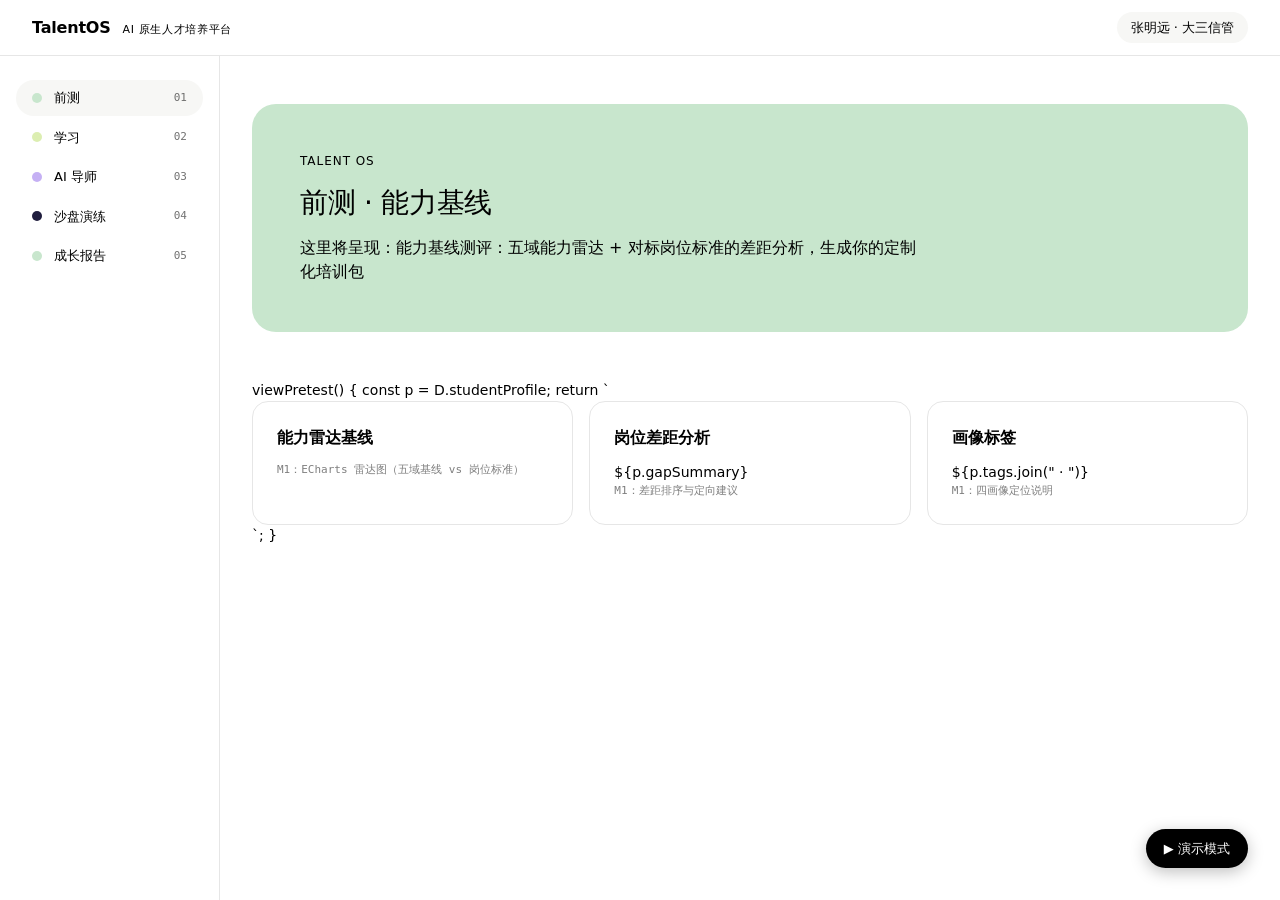
==== index.html @ aa81436e "feat: M0 脚手架-设计token/五视图外壳/路由/mock数据层" ====
<!DOCTYPE html>
<html lang="zh-CN">
<head>
  <meta charset="UTF-8">
  <meta name="viewport" content="width=device-width, initial-scale=1.0">
  <title>TalentOS · AI 原生人才培养平台</title>
  <link rel="stylesheet" href="assets/css/tokens.css">
  <link rel="stylesheet" href="assets/css/app.css">
</head>
<body>
  <nav class="top-nav">
    <div class="logo">TalentOS<span class="sub">AI 原生人才培养平台</span></div>
    <div class="spacer"></div>
    <div class="user-chip" id="student-chip">张明远 · 大三</div>
  </nav>

  <div class="layout">
    <aside class="sidebar" id="sidebar"></aside>
    <main class="content" id="view"></main>
  </div>

  <div class="demo-pill" title="张同学的故事线">▶ 演示模式</div>

  <script src="assets/js/data.js"></script>
  <script src="assets/js/router.js"></script>
  <script src="assets/js/app.js"></script>
</body>
</html>
---- assets/css/tokens.css ----
/* ============================================================
   TalentOS 设计 token —— 全部源自根目录 DESIGN.md（Figma 语言提炼）
   规则：业务样式只允许引用本文件变量，禁止硬编码颜色/字号/间距
   ============================================================ */
:root {
  /* —— 单色核心 —— */
  --c-primary: #000000;
  --c-on-primary: #ffffff;
  --c-ink: #000000;
  --c-canvas: #ffffff;
  --c-inverse-canvas: #000000;
  --c-inverse-ink: #ffffff;
  --c-hairline: #e6e6e6;
  --c-hairline-soft: #f1f1f1;
  --c-surface-soft: #f7f7f5;
  --c-overlay-scrim: rgba(0, 0, 0, 0.6);
  --c-success: #1ea64a;
  --c-warning: #c46a1a;
  --c-error: #c4321a;

  /* —— pastel 身份色块（视图身份）—— */
  --c-block-lime: #dceeb1;   /* 学习首页：成长 */
  --c-block-lilac: #c5b0f4;  /* AI 导师：编排/引导 */
  --c-block-cream: #f4ecd6;  /* （备用）企业实务 */
  --c-block-mint: #c8e6cd;   /* 前测/成长报告：测评与成果，首尾呼应 */
  --c-block-pink: #efd4d4;   /* （备用） */
  --c-block-coral: #f3c9b6;  /* 通知横幅 */
  --c-block-navy: #1f1d3d;   /* 沙盘：全站唯一深色沉浸场景 */
  --c-accent-magenta: #ff3d8b; /* 唯一饱和色：真 AI 实时标记，一屏最多一次 */

  /* —— 数据可视化（pastel 加深版）—— */
  --c-chart-1: #1f1d3d;
  --c-chart-2: #7a5cc4;
  --c-chart-3: #5a8f62;
  --c-chart-4: #c46a4a;
  --c-chart-5: #b8548a;
  --c-chart-6: #8a7a4a;

  /* —— 字体 —— */
  --font-sans: Inter, "PingFang SC", "Microsoft YaHei", "Noto Sans SC", system-ui, sans-serif;
  --font-mono: "JetBrains Mono", "SF Mono", Consolas, monospace;

  /* 字号（pt 语义档）—— 应用刻度 */
  --fs-display: 48px;
  --fs-page-title: 28px;
  --fs-section-title: 20px;
  --fs-card-title: 16px;
  --fs-body-lg: 16px;
  --fs-body: 14px;
  --fs-body-sm: 13px;
  --fs-eyebrow: 12px;
  --fs-caption: 11px;

  /* 字重（只用七档） */
  --fw-320: 320; --fw-330: 330; --fw-340: 340; --fw-450: 450;
  --fw-480: 480; --fw-540: 540; --fw-700: 700;

  /* —— 间距（8px 基）—— */
  --sp-xxs: 4px; --sp-xs: 8px; --sp-sm: 12px; --sp-md: 16px;
  --sp-lg: 24px; --sp-xl: 32px; --sp-xxl: 48px; --sp-section: 48px;

  /* —— 圆角 —— */
  --r-xs: 2px; --r-sm: 6px; --r-md: 8px; --r-lg: 16px; --r-xl: 24px;
  --r-pill: 9999px; --r-full: 9999px;

  /* —— 布局 —— */
  --nav-height: 56px;
  --sidebar-width: 220px;
  --content-max: 1200px;
}
---- assets/css/app.css ----
/* ============================================================
   TalentOS 布局与组件 —— 依据 DESIGN.md（黑白打底/pastel 色块/药丸按钮/字重层级）
   ============================================================ */
* { box-sizing: border-box; margin: 0; padding: 0; }

html, body {
  font-family: var(--font-sans);
  font-size: var(--fs-body);
  color: var(--c-ink);
  background: var(--c-canvas);
  line-height: 1.5;
}

/* ---------- 顶部导航 ---------- */
.top-nav {
  height: var(--nav-height);
  display: flex; align-items: center; gap: var(--sp-lg);
  padding: 0 var(--sp-xl);
  border-bottom: 1px solid var(--c-hairline);
  position: sticky; top: 0; background: var(--c-canvas); z-index: 100;
}
.top-nav .logo {
  font-size: var(--fs-card-title); font-weight: var(--fw-700); letter-spacing: -0.2px;
}
.top-nav .logo .sub {
  font-size: var(--fs-caption); font-weight: var(--fw-330); color: var(--c-ink);
  margin-left: var(--sp-sm); letter-spacing: 0.06em;
}
.top-nav .spacer { flex: 1; }
.top-nav .user-chip {
  font-size: var(--fs-body-sm); font-weight: var(--fw-540);
  background: var(--c-surface-soft); border-radius: var(--r-pill);
  padding: 6px 14px;
}

/* ---------- 主体布局：侧栏 + 内容 ---------- */
.layout { display: flex; min-height: calc(100vh - var(--nav-height)); }
.sidebar {
  width: var(--sidebar-width); flex-shrink: 0;
  border-right: 1px solid var(--c-hairline);
  padding: var(--sp-lg) var(--sp-md);
  display: flex; flex-direction: column; gap: var(--sp-xxs);
}
.sidebar-item {
  display: flex; align-items: center; gap: var(--sp-sm);
  padding: 8px 16px; border-radius: var(--r-pill);
  font-size: var(--fs-body-sm); font-weight: var(--fw-330);
  color: var(--c-ink); text-decoration: none; cursor: pointer;
}
.sidebar-item:hover { background: var(--c-hairline-soft); }
.sidebar-item.active { background: var(--c-surface-soft); font-weight: var(--fw-540); }
.sidebar-item .dot {
  width: 10px; height: 10px; border-radius: var(--r-full); flex-shrink: 0;
}
.sidebar .step-no {
  font-family: var(--font-mono); font-size: var(--fs-caption);
  color: var(--c-ink); opacity: 0.55; margin-left: auto;
}
.content {
  flex: 1; max-width: var(--content-max);
  padding: var(--sp-section) var(--sp-xl);
}

/* ---------- 视图身份色块 hero ---------- */
.view-hero {
  border-radius: var(--r-xl);
  padding: var(--sp-xxl);
  margin-bottom: var(--sp-section);
}
.view-hero .eyebrow {
  font-size: var(--fs-eyebrow); letter-spacing: 0.08em;
  font-weight: var(--fw-500); margin-bottom: var(--sp-sm);
}
.view-hero h1 {
  font-size: var(--fs-page-title); font-weight: var(--fw-540);
  letter-spacing: -0.3px; margin-bottom: var(--sp-sm);
}
.view-hero p {
  font-size: var(--fs-body-lg); font-weight: var(--fw-330); max-width: 620px;
}

/* ---------- 按钮（药丸，全站无方角）---------- */
.btn {
  display: inline-flex; align-items: center; justify-content: center; gap: var(--sp-xs);
  border: none; border-radius: var(--r-pill); cursor: pointer;
  font-family: var(--font-sans); font-size: var(--fs-body);
  font-weight: var(--fw-480); line-height: 1.4;
  padding: 8px 20px; min-height: 36px; text-decoration: none;
}
.btn-primary { background: var(--c-primary); color: var(--c-on-primary); }
.btn-secondary { background: var(--c-canvas); color: var(--c-ink); }
.btn-tertiary { background: transparent; color: var(--c-ink); font-weight: var(--fw-480); padding: 8px 12px; }

/* ---------- 卡片 ---------- */
.card {
  background: var(--c-canvas);
  border: 1px solid var(--c-hairline);
  border-radius: var(--r-lg);
  padding: var(--sp-lg);
}
.card-soft {
  background: var(--c-surface-soft);
  border-radius: var(--r-md);
  padding: var(--sp-md);
}
.card-title {
  font-size: var(--fs-card-title); font-weight: var(--fw-700);
  margin-bottom: var(--sp-sm);
}
.section-title {
  font-size: var(--fs-section-title); font-weight: var(--fw-540);
  letter-spacing: -0.2px; margin-bottom: var(--sp-md);
}

/* ---------- 视图切换 tab（选中=主动作面）---------- */
.view-tabs { display: flex; gap: var(--sp-xs); margin-bottom: var(--sp-lg); }
.view-tab {
  border-radius: var(--r-pill); padding: 8px 18px; cursor: pointer;
  font-size: var(--fs-body); font-weight: var(--fw-480);
  background: var(--c-canvas); color: var(--c-ink); border: none;
}
.view-tab.selected { background: var(--c-primary); color: var(--c-on-primary); }

/* ---------- 对话组件（M2/M3 使用，M0 先占位）---------- */
.chat-wrap { display: flex; flex-direction: column; gap: var(--sp-md); max-width: 760px; }
.chat-bubble { padding: 12px 16px; font-size: var(--fs-body-lg); line-height: 1.5; max-width: 80%; }
.chat-bubble.user {
  background: var(--c-primary); color: var(--c-on-primary);
  border-radius: 16px 16px 4px 16px; align-self: flex-end;
}
.chat-bubble.agent {
  background: var(--c-surface-soft); color: var(--c-ink);
  border-radius: 16px 16px 16px 4px; align-self: flex-start;
}
.chat-bubble.dark {
  background: rgba(255, 255, 255, 0.08); color: var(--c-inverse-ink);
  border-radius: 16px 16px 16px 4px; align-self: flex-start;
}
.agent-chip {
  display: inline-block; font-size: var(--fs-eyebrow); font-weight: var(--fw-500);
  border-radius: var(--r-sm); padding: 4px 10px; margin-bottom: var(--sp-xs);
}

/* ---------- 标识 ---------- */
.badge-live {
  display: inline-block; background: var(--c-accent-magenta); color: #fff;
  font-family: var(--font-mono); font-size: var(--fs-caption);
  border-radius: var(--r-sm); padding: 2px 8px;
}
.mono { font-family: var(--font-mono); font-size: var(--fs-caption); letter-spacing: 0.06em; }

/* ---------- 演示模式悬浮药丸 ---------- */
.demo-pill {
  position: fixed; right: var(--sp-xl); bottom: var(--sp-xl);
  background: var(--c-primary); color: var(--c-on-primary);
  border-radius: var(--r-pill); padding: 10px 18px;
  font-size: var(--fs-body-sm); font-weight: var(--fw-480);
  box-shadow: 0 4px 16px rgba(0, 0, 0, 0.25); cursor: pointer; z-index: 200;
}

/* ---------- 通用 ---------- */
.grid { display: grid; gap: var(--sp-md); }
.grid-3 { grid-template-columns: repeat(3, 1fr); }
.grid-2 { grid-template-columns: repeat(2, 1fr); }
.placeholder-note {
  font-family: var(--font-mono); font-size: var(--fs-caption);
  color: var(--c-ink); opacity: 0.5;
}
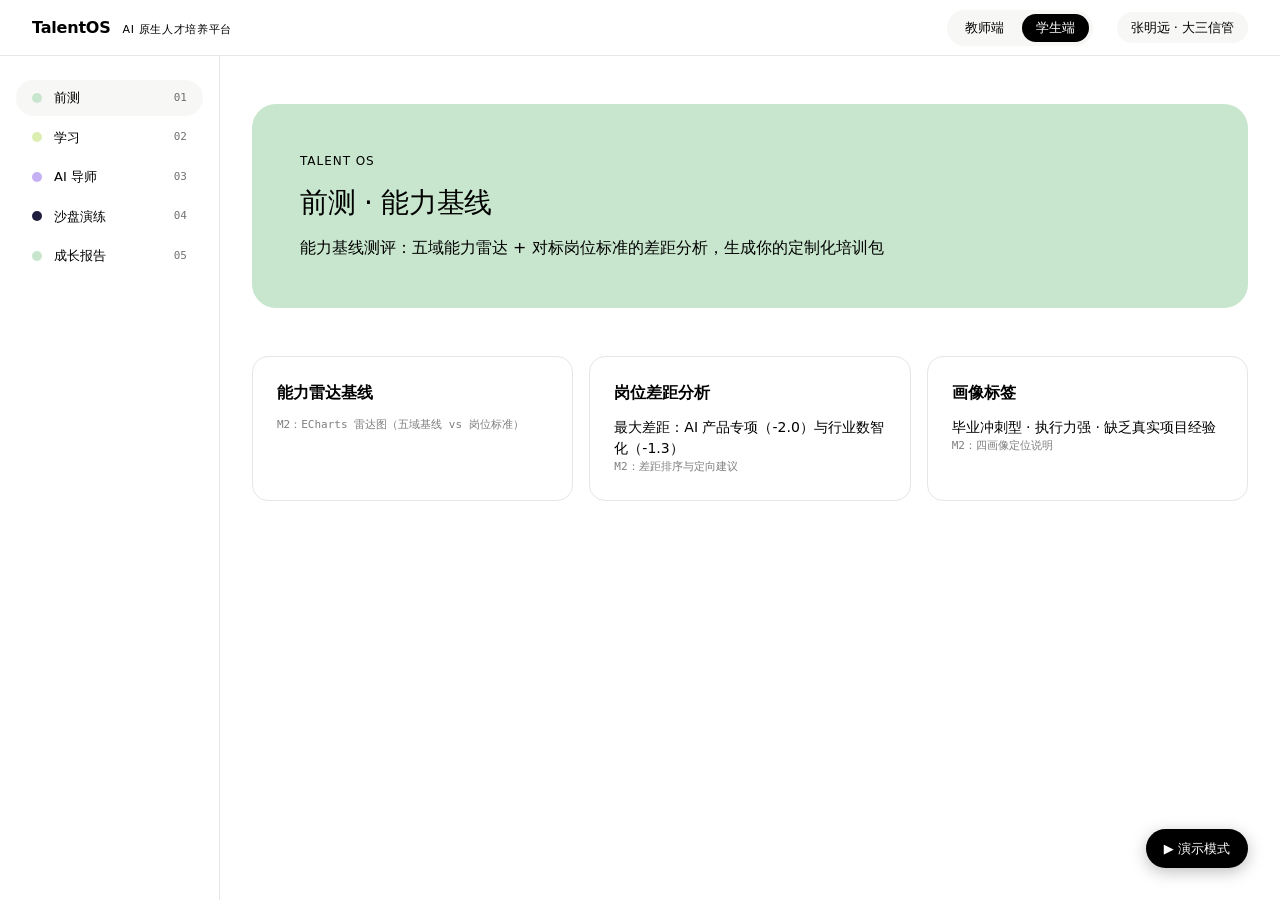
==== commit 47b98d44: "feat: M1 教师端-双端结构/数据看板/项目管理/新建向导/项目详情三tab" ====
--- a/index.html
+++ b/index.html
@@ -11,7 +11,11 @@
   <nav class="top-nav">
     <div class="logo">TalentOS<span class="sub">AI 原生人才培养平台</span></div>
     <div class="spacer"></div>
-    <div class="user-chip" id="student-chip">张明远 · 大三</div>
+    <div class="mode-switch">
+      <button id="mode-teacher" data-action="mode-teacher">教师端</button>
+      <button id="mode-student" data-action="mode-student">学生端</button>
+    </div>
+    <div class="user-chip" id="user-chip">张明远 · 大三信管</div>
   </nav>
 
   <div class="layout">
--- a/assets/css/app.css
+++ b/assets/css/app.css
@@ -162,7 +162,141 @@
 .grid { display: grid; gap: var(--sp-md); }
 .grid-3 { grid-template-columns: repeat(3, 1fr); }
 .grid-2 { grid-template-columns: repeat(2, 1fr); }
+.grid-4 { grid-template-columns: repeat(4, 1fr); }
 .placeholder-note {
   font-family: var(--font-mono); font-size: var(--fs-caption);
   color: var(--c-ink); opacity: 0.5;
 }
+
+/* ============ 教师端（管理后台）组件 ============ */
+
+/* 双端切换 */
+.mode-switch {
+  display: flex; gap: 4px; background: var(--c-surface-soft);
+  border-radius: var(--r-pill); padding: 4px;
+}
+.mode-switch button {
+  border: none; background: transparent; cursor: pointer;
+  font-family: var(--font-sans); font-size: var(--fs-body-sm); font-weight: var(--fw-480);
+  padding: 5px 14px; border-radius: var(--r-pill); color: var(--c-ink);
+}
+.mode-switch button.selected { background: var(--c-primary); color: var(--c-on-primary); }
+
+/* 页头 */
+.page-head {
+  display: flex; align-items: center; justify-content: space-between;
+  gap: var(--sp-md); margin-bottom: var(--sp-lg);
+}
+.page-head h1 { font-size: var(--fs-page-title); font-weight: var(--fw-540); letter-spacing: -0.3px; }
+.page-sub { font-size: var(--fs-body-sm); font-weight: var(--fw-330); opacity: 0.75; }
+
+/* 统计块 */
+.stat-row { margin-bottom: var(--sp-lg); }
+.stat-tile { display: flex; flex-direction: column; gap: var(--sp-xxs); }
+.stat-val { font-size: 28px; font-weight: var(--fw-700); font-family: var(--font-mono); }
+
+/* 待办中心 */
+.todo-item {
+  display: flex; gap: var(--sp-sm); padding: var(--sp-sm) 0;
+  border-bottom: 1px solid var(--c-hairline-soft); align-items: flex-start;
+}
+.todo-item:last-child { border-bottom: none; }
+.todo-icon {
+  flex-shrink: 0; width: 26px; height: 26px; border-radius: var(--r-full);
+  background: var(--c-surface-soft); display: flex; align-items: center; justify-content: center;
+  font-size: var(--fs-caption); font-weight: var(--fw-540);
+}
+.todo-item.high .todo-icon { background: var(--c-block-coral); }
+.todo-item.mid .todo-icon { background: var(--c-block-cream); }
+
+/* 能力热力图 */
+.heat-row {
+  display: flex; align-items: center; gap: var(--sp-sm);
+  padding: 6px 0;
+}
+.heat-name { width: 90px; font-size: var(--fs-body-sm); flex-shrink: 0; }
+.heat-track {
+  flex: 1; height: 10px; background: var(--c-hairline-soft);
+  border-radius: var(--r-full); position: relative; overflow: visible;
+}
+.heat-track.small { display: inline-block; width: 80px; vertical-align: middle; margin-right: var(--sp-xs); height: 6px; }
+.heat-fill {
+  height: 100%; border-radius: var(--r-full); background: var(--c-chart-2);
+}
+.heat-std {
+  position: absolute; top: -3px; width: 2px; height: 16px;
+  background: var(--c-ink); border-radius: 1px;
+}
+.heat-val { width: 30px; text-align: right; }
+
+/* 动态流 */
+.dyn-item { padding: 6px 0; font-size: var(--fs-body-sm); border-bottom: 1px solid var(--c-hairline-soft); }
+.dyn-item:last-child { border-bottom: none; }
+
+/* 项目卡片 */
+.project-card { cursor: pointer; transition: box-shadow 0.15s; }
+.project-card:hover { box-shadow: 0 4px 16px rgba(0,0,0,0.06); }
+.project-head { display: flex; justify-content: space-between; align-items: flex-start; gap: var(--sp-sm); }
+.project-meta { margin-top: var(--sp-sm); }
+.status-chip {
+  flex-shrink: 0; font-size: var(--fs-caption); font-weight: var(--fw-500);
+  border-radius: var(--r-sm); padding: 3px 10px; white-space: nowrap;
+}
+.status-chip.running { background: var(--c-block-mint); }
+.status-chip.done { background: var(--c-hairline-soft); }
+
+/* 新建向导 */
+.wizard-bar { display: flex; gap: var(--sp-xs); margin-bottom: var(--sp-lg); }
+.wizard-step {
+  flex: 1; text-align: center; padding: 10px 0; font-size: var(--fs-body-sm);
+  background: var(--c-surface-soft); border-radius: var(--r-md); font-weight: var(--fw-330);
+}
+.wizard-step.on { background: var(--c-primary); color: var(--c-on-primary); font-weight: var(--fw-540); }
+.wizard-step.past { background: var(--c-block-mint); }
+.wizard-nav { display: flex; justify-content: flex-end; gap: var(--sp-sm); margin-top: var(--sp-lg); }
+
+.form-row { margin-bottom: var(--sp-lg); }
+.form-row label { display: block; font-size: var(--fs-body-sm); font-weight: var(--fw-540); margin-bottom: var(--sp-xs); }
+.text-input {
+  width: 100%; border: 1px solid var(--c-hairline); border-radius: var(--r-md);
+  padding: 12px 14px; font-family: var(--font-sans); font-size: var(--fs-body);
+}
+.gen-box { text-align: center; padding: var(--sp-xxl) var(--sp-lg); }
+.gen-box p { margin-bottom: var(--sp-md); }
+.invite-code {
+  display: inline-block; font-size: 20px; font-weight: var(--fw-700);
+  background: var(--c-surface-soft); border-radius: var(--r-md); padding: 12px 24px;
+  letter-spacing: 0.1em; margin: var(--sp-sm) 0;
+}
+.job-tag {
+  display: inline-block; border: 1px solid var(--c-hairline); border-radius: var(--r-pill);
+  padding: 6px 14px; font-size: var(--fs-body-sm); margin: 0 var(--sp-xs) var(--sp-xs) 0; cursor: pointer;
+}
+.job-tag.selected { background: var(--c-primary); color: var(--c-on-primary); border-color: var(--c-primary); }
+.course-row { display: flex; gap: var(--sp-sm); cursor: pointer; }
+.edited-tag { margin-left: auto; background: var(--c-block-cream); border-radius: var(--r-sm); padding: 1px 6px; font-size: 10px; }
+
+/* 学员表格 */
+.table { width: 100%; border-collapse: collapse; font-size: var(--fs-body-sm); }
+.table th {
+  text-align: left; font-size: var(--fs-caption); font-weight: var(--fw-500);
+  padding: var(--sp-sm) var(--sp-md); border-bottom: 1px solid var(--c-hairline);
+  background: var(--c-surface-soft);
+}
+.table td { padding: var(--sp-sm) var(--sp-md); border-bottom: 1px solid var(--c-hairline-soft); }
+.risk-tag {
+  background: var(--c-block-coral); border-radius: var(--r-sm);
+  font-size: var(--fs-caption); padding: 2px 8px; white-space: nowrap;
+}
+
+/* 终审队列 */
+.review-item {
+  display: flex; justify-content: space-between; align-items: center; gap: var(--sp-md);
+  padding: var(--sp-md) 0; border-bottom: 1px solid var(--c-hairline-soft);
+}
+.review-item:last-child { border-bottom: none; }
+.review-acts { display: flex; gap: var(--sp-xs); flex-shrink: 0; }
+.ai-score {
+  background: var(--c-block-mint); border-radius: var(--r-sm);
+  padding: 2px 8px; margin-left: var(--sp-xs);
+}
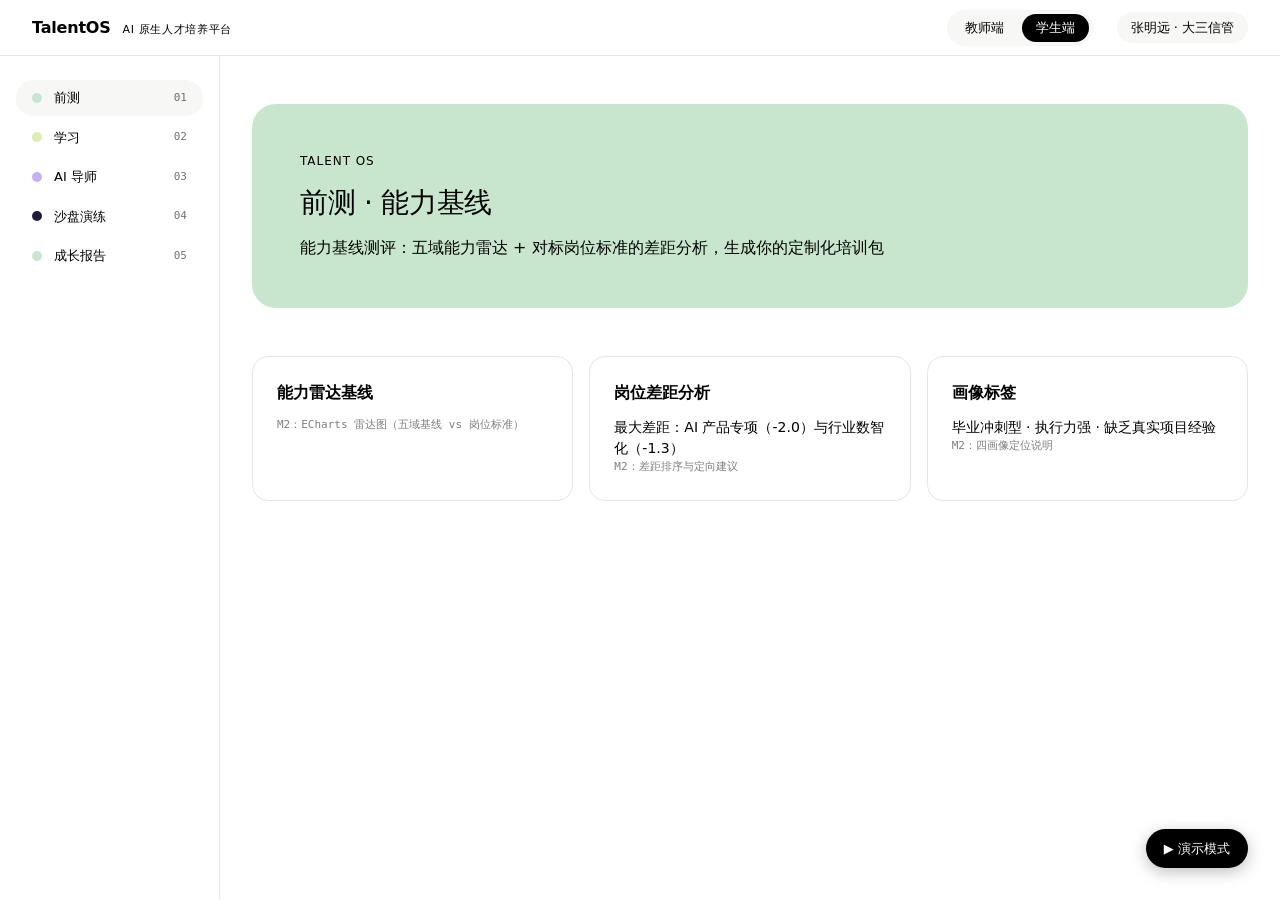
==== commit 315cdea2: "fix: 资源链接加版本号防缓存(演示事故预防)" ====
--- a/index.html
+++ b/index.html
@@ -4,8 +4,8 @@
   <meta charset="UTF-8">
   <meta name="viewport" content="width=device-width, initial-scale=1.0">
   <title>TalentOS · AI 原生人才培养平台</title>
-  <link rel="stylesheet" href="assets/css/tokens.css">
-  <link rel="stylesheet" href="assets/css/app.css">
+  <link rel="stylesheet" href="assets/css/tokens.css?v=2">
+  <link rel="stylesheet" href="assets/css/app.css?v=2">
 </head>
 <body>
   <nav class="top-nav">
@@ -25,8 +25,8 @@
 
   <div class="demo-pill" title="张同学的故事线">▶ 演示模式</div>
 
-  <script src="assets/js/data.js"></script>
-  <script src="assets/js/router.js"></script>
-  <script src="assets/js/app.js"></script>
+  <script src="assets/js/data.js?v=2"></script>
+  <script src="assets/js/router.js?v=2"></script>
+  <script src="assets/js/app.js?v=2"></script>
 </body>
 </html>
